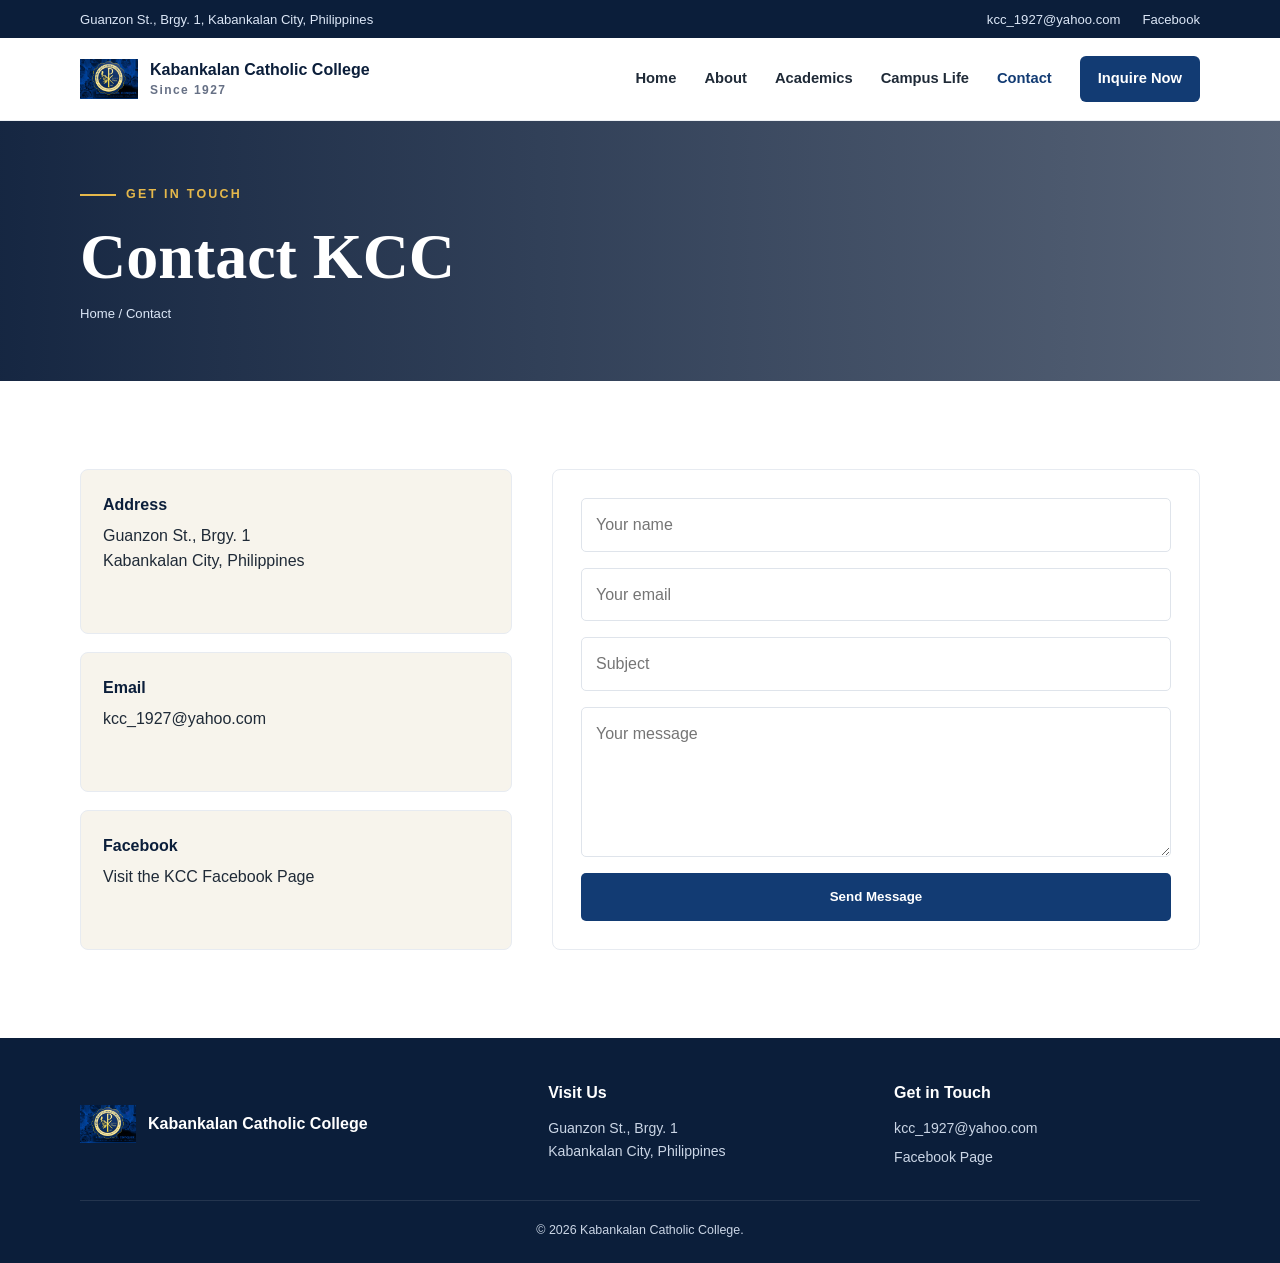
==== contact.html @ 66a66829 "adding logo" ====
<!DOCTYPE html>
<html lang="en">
<head><meta charset="UTF-8"><meta name="viewport" content="width=device-width, initial-scale=1.0"><title>Contact | Kabankalan Catholic College</title><link rel="stylesheet" href="assets/style.css"></head>
<body>
  <div class="topbar"><div class="container"><span>Guanzon St., Brgy. 1, Kabankalan City, Philippines</span><div class="topbar-links"><a href="mailto:kcc_1927@yahoo.com">kcc_1927@yahoo.com</a><a href="https://www.facebook.com/share/1AAuuP4sMT/" target="_blank" rel="noopener">Facebook</a></div></div></div>
  <header class="navbar"><div class="container nav-inner"><a class="brand" href="index.html"><img src="assets/kcc-logo.png" alt="KCC seal"><div>Kabankalan Catholic College<span>Since 1927</span></div></a><button class="menu-btn" type="button" aria-label="Toggle navigation" aria-expanded="false">&#9776;</button><nav class="nav-links"><a href="index.html">Home</a><a href="about.html">About</a><a href="courses.html">Academics</a><a href="events.html">Campus Life</a><a class="active" href="contact.html">Contact</a><a class="apply-btn" href="contact.html">Inquire Now</a></nav></div></header>
  <main>
    <section class="page-hero"><div class="container"><div class="eyebrow">Get in Touch</div><h1>Contact KCC</h1><div class="breadcrumb">Home / Contact</div></div></section>
    <section class="content-section"><div class="container contact-grid">
      <div class="contact-info"><div class="contact-item"><strong>Address</strong>Guanzon St., Brgy. 1<br>Kabankalan City, Philippines</div><div class="contact-item"><strong>Email</strong><a href="mailto:kcc_1927@yahoo.com">kcc_1927@yahoo.com</a></div><div class="contact-item"><strong>Facebook</strong><a href="https://www.facebook.com/share/1AAuuP4sMT/" target="_blank" rel="noopener">Visit the KCC Facebook Page</a></div></div>
      <form class="contact-form" action="mailto:kcc_1927@yahoo.com" method="post" enctype="text/plain"><input type="text" name="name" placeholder="Your name" aria-label="Your name" required><input type="email" name="email" placeholder="Your email" aria-label="Your email" required><input type="text" name="subject" placeholder="Subject" aria-label="Subject"><textarea name="message" placeholder="Your message" aria-label="Your message" required></textarea><button class="button button-blue" type="submit">Send Message</button></form>
    </div></section>
  </main>
  <footer class="footer"><div class="container"><div class="footer-grid"><div class="footer-brand"><img src="assets/kcc-logo.png" alt=""><span>Kabankalan Catholic College</span></div><div><h4>Visit Us</h4><p>Guanzon St., Brgy. 1<br>Kabankalan City, Philippines</p></div><div><h4>Get in Touch</h4><div class="footer-links"><a href="mailto:kcc_1927@yahoo.com">kcc_1927@yahoo.com</a><a href="https://www.facebook.com/share/1AAuuP4sMT/" target="_blank" rel="noopener">Facebook Page</a></div></div></div><div class="copyright">&copy; 2026 Kabankalan Catholic College.</div></div></footer>
  <script>const m=document.querySelector(".menu-btn"),n=document.querySelector(".nav-links");m.addEventListener("click",()=>{const o=n.classList.toggle("open");m.setAttribute("aria-expanded",String(o))});</script>
</body></html>
---- assets/style.css ----
:root {
  --navy: #0b1e3a;
  --blue: #123b73;
  --gold: #e5b84b;
  --cream: #f7f4ec;
  --white: #ffffff;
  --text: #1f2a37;
  --muted: #667085;
}

* {
  box-sizing: border-box;
  margin: 0;
  padding: 0;
}

html {
  scroll-behavior: smooth;
}

body {
  font-family: "Segoe UI", Arial, sans-serif;
  color: var(--text);
  background: var(--white);
  line-height: 1.6;
}

a {
  color: inherit;
  text-decoration: none;
}

.container {
  width: min(1120px, calc(100% - 40px));
  margin: 0 auto;
}

.topbar {
  background: var(--navy);
  color: #dce7f7;
  font-size: 0.82rem;
}

.topbar .container {
  display: flex;
  justify-content: space-between;
  align-items: center;
  min-height: 38px;
}

.topbar-links {
  display: flex;
  gap: 22px;
}

.navbar {
  position: sticky;
  top: 0;
  z-index: 20;
  background: rgba(255, 255, 255, 0.96);
  border-bottom: 1px solid #edf0f4;
  backdrop-filter: blur(12px);
}

.nav-inner {
  display: flex;
  align-items: center;
  justify-content: space-between;
  min-height: 82px;
}

.brand {
  display: flex;
  align-items: center;
  gap: 12px;
  color: var(--navy);
  font-weight: 800;
  line-height: 1.05;
}

.brand img {
  width: 58px;
  height: 58px;
  object-fit: contain;
}

.brand span {
  display: block;
  font-size: 0.75rem;
  letter-spacing: 0.12em;
  color: var(--muted);
  margin-top: 5px;
  font-weight: 700;
}

.nav-links {
  display: flex;
  align-items: center;
  gap: 28px;
  font-size: 0.92rem;
  font-weight: 700;
}

.nav-links a {
  transition: color 0.2s ease;
}

.nav-links a:hover,
.nav-links a.active {
  color: var(--blue);
}

.nav-links .apply-btn {
  padding: 11px 18px;
  border-radius: 6px;
  color: var(--white);
  background: var(--blue);
}

.menu-btn {
  display: none;
  border: 0;
  background: transparent;
  color: var(--navy);
  font-size: 1.7rem;
  cursor: pointer;
}

.hero {
  min-height: 620px;
  display: flex;
  align-items: center;
  position: relative;
  overflow: hidden;
  color: var(--white);
  background:
    linear-gradient(90deg, rgba(7, 25, 54, 0.94) 0%, rgba(7, 25, 54, 0.78) 50%, rgba(7, 25, 54, 0.32) 100%),
    url("https://images.unsplash.com/photo-1523050854058-8df90110c9f1?auto=format&fit=crop&w=1800&q=85") center/cover;
}

.hero::after {
  content: "";
  position: absolute;
  right: 7%;
  bottom: -80px;
  width: 240px;
  height: 240px;
  border: 1px solid rgba(229, 184, 75, 0.5);
  border-radius: 50%;
  box-shadow: 0 0 0 38px rgba(229, 184, 75, 0.08), 0 0 0 76px rgba(229, 184, 75, 0.04);
}

.hero-content {
  position: relative;
  z-index: 2;
  max-width: 680px;
  padding: 80px 0;
}

.eyebrow {
  display: inline-flex;
  align-items: center;
  gap: 10px;
  margin-bottom: 18px;
  color: var(--gold);
  font-size: 0.78rem;
  font-weight: 800;
  letter-spacing: 0.18em;
  text-transform: uppercase;
}

.eyebrow::before {
  content: "";
  width: 36px;
  height: 2px;
  background: var(--gold);
}

.hero h1 {
  max-width: 650px;
  font-family: Georgia, "Times New Roman", serif;
  font-size: clamp(3rem, 6vw, 5.4rem);
  line-height: 0.98;
  letter-spacing: -0.04em;
  margin-bottom: 24px;
}

.hero p {
  max-width: 570px;
  color: #dfe7f3;
  font-size: 1.08rem;
  margin-bottom: 32px;
}

.hero-actions {
  display: flex;
  gap: 14px;
  flex-wrap: wrap;
}

.button {
  display: inline-flex;
  align-items: center;
  justify-content: center;
  min-height: 48px;
  padding: 0 22px;
  border: 1px solid transparent;
  border-radius: 5px;
  font-weight: 800;
  transition: transform 0.2s ease, background 0.2s ease;
}

.button:hover {
  transform: translateY(-2px);
}

.button-gold {
  color: var(--navy);
  background: var(--gold);
}

.button-outline {
  color: var(--white);
  border-color: rgba(255, 255, 255, 0.55);
}

.stats {
  background: var(--white);
  border-bottom: 1px solid #edf0f4;
}

.stats-grid {
  display: grid;
  grid-template-columns: repeat(4, 1fr);
  min-height: 130px;
}

.stat {
  display: flex;
  flex-direction: column;
  justify-content: center;
  align-items: center;
  border-right: 1px solid #edf0f4;
  text-align: center;
}

.stat:first-child {
  border-left: 1px solid #edf0f4;
}

.stat strong {
  color: var(--blue);
  font-family: Georgia, serif;
  font-size: 2.15rem;
  line-height: 1;
}

.stat span {
  color: var(--muted);
  font-size: 0.78rem;
  letter-spacing: 0.08em;
  text-transform: uppercase;
  margin-top: 8px;
}

.welcome {
  padding: 100px 0;
  background: var(--cream);
}

.welcome-grid {
  display: grid;
  grid-template-columns: 0.9fr 1.1fr;
  gap: 70px;
  align-items: center;
}

.welcome-logo {
  display: grid;
  place-items: center;
  min-height: 410px;
  border-radius: 12px;
  background:
    radial-gradient(circle, rgba(229, 184, 75, 0.16), transparent 58%),
    var(--navy);
}

.welcome-logo img {
  width: 280px;
  max-width: 75%;
  filter: drop-shadow(0 18px 24px rgba(0, 0, 0, 0.25));
}

.section-kicker {
  color: var(--blue);
  font-size: 0.76rem;
  font-weight: 800;
  letter-spacing: 0.16em;
  text-transform: uppercase;
  margin-bottom: 12px;
}

.welcome h2,
.programs h2,
.cta h2 {
  color: var(--navy);
  font-family: Georgia, "Times New Roman", serif;
  font-size: clamp(2.2rem, 4vw, 3.5rem);
  line-height: 1.08;
  margin-bottom: 22px;
}

.welcome-copy {
  color: var(--muted);
  margin-bottom: 26px;
}

.button-blue {
  color: var(--white);
  background: var(--blue);
}

.programs {
  padding: 95px 0;
}

.program-heading {
  max-width: 650px;
  margin-bottom: 42px;
}

.program-grid {
  display: grid;
  grid-template-columns: repeat(3, 1fr);
  gap: 22px;
}

.program-card {
  min-height: 300px;
  padding: 34px;
  border: 1px solid #e7ebf1;
  border-radius: 8px;
  background: var(--white);
  transition: border 0.2s ease, transform 0.2s ease, box-shadow 0.2s ease;
}

.program-card:hover {
  transform: translateY(-6px);
  border-color: #c9d3e2;
  box-shadow: 0 18px 40px rgba(11, 30, 58, 0.09);
}

.card-number {
  color: var(--gold);
  font-family: Georgia, serif;
  font-size: 2.2rem;
  font-weight: 800;
}

.program-card h3 {
  color: var(--navy);
  font-size: 1.25rem;
  margin: 28px 0 10px;
}

.program-card p {
  color: var(--muted);
  font-size: 0.94rem;
}

.cta {
  color: var(--white);
  background: var(--blue);
}

.cta-inner {
  display: flex;
  align-items: center;
  justify-content: space-between;
  gap: 30px;
  min-height: 220px;
}

.cta h2 {
  color: var(--white);
  margin: 0;
  max-width: 650px;
}

.footer {
  color: #cbd6e6;
  background: var(--navy);
  padding: 42px 0 22px;
}

.footer-grid {
  display: grid;
  grid-template-columns: 1.4fr 1fr 1fr;
  gap: 40px;
  padding-bottom: 32px;
}

.footer-brand {
  display: flex;
  align-items: center;
  gap: 12px;
  color: var(--white);
  font-weight: 800;
}

.footer-brand img {
  width: 56px;
  height: 56px;
  object-fit: contain;
}

.footer h4 {
  color: var(--white);
  margin-bottom: 12px;
}

.footer p,
.footer a {
  font-size: 0.88rem;
}

.footer-links {
  display: flex;
  flex-direction: column;
  gap: 6px;
}

.copyright {
  border-top: 1px solid rgba(255, 255, 255, 0.1);
  padding-top: 20px;
  text-align: center;
  font-size: 0.78rem;
}

@media (max-width: 820px) {
  .topbar {
    display: none;
  }

  .nav-inner {
    min-height: 72px;
  }

  .brand img {
    width: 48px;
    height: 48px;
  }

  .menu-btn {
    display: block;
  }

  .nav-links {
    display: none;
    position: absolute;
    left: 0;
    right: 0;
    top: 72px;
    flex-direction: column;
    align-items: stretch;
    gap: 0;
    padding: 12px 20px 20px;
    background: var(--white);
    border-bottom: 1px solid #edf0f4;
  }

  .nav-links.open {
    display: flex;
  }

  .nav-links a {
    padding: 12px 0;
  }

  .nav-links .apply-btn {
    margin-top: 8px;
    text-align: center;
  }

  .hero {
    min-height: 560px;
  }

  .hero h1 {
    font-size: clamp(2.8rem, 13vw, 4.2rem);
  }

  .stats-grid,
  .welcome-grid,
  .program-grid,
  .footer-grid {
    grid-template-columns: 1fr;
  }

  .stats-grid {
    padding: 15px 0;
  }

  .stat {
    min-height: 105px;
    border-right: 0;
    border-bottom: 1px solid #edf0f4;
  }

  .stat:first-child {
    border-left: 0;
  }

  .welcome-grid {
    gap: 38px;
  }

  .welcome-logo {
    min-height: 330px;
  }

  .cta-inner {
    flex-direction: column;
    align-items: flex-start;
    justify-content: center;
    padding: 50px 0;
  }
}

@media (max-width: 480px) {
  .container {
    width: min(100% - 28px, 1120px);
  }

  .brand {
    font-size: 0.92rem;
  }

  .hero-content {
    padding: 65px 0;
  }

  .hero-actions {
    flex-direction: column;
  }

  .button {
    width: 100%;
  }

  .welcome,
  .programs {
    padding: 68px 0;
  }
}

.page-hero {
  min-height: 260px;
  display: flex;
  align-items: center;
  color: var(--white);
  background:
    linear-gradient(90deg, rgba(7, 25, 54, 0.94), rgba(7, 25, 54, 0.68)),
    url("https://images.unsplash.com/photo-1562774053-701939374585?auto=format&fit=crop&w=1600&q=80") center 42%/cover;
}

.page-hero h1 {
  font-family: Georgia, "Times New Roman", serif;
  font-size: clamp(2.5rem, 5vw, 4.2rem);
  line-height: 1.05;
}

.breadcrumb {
  color: #dce7f7;
  font-size: 0.82rem;
  margin-top: 12px;
}

.content-section {
  padding: 88px 0;
}

.content-grid {
  display: grid;
  grid-template-columns: 1fr 1fr;
  gap: 54px;
  align-items: start;
}

.content-grid h2,
.simple-card h2 {
  color: var(--navy);
  font-family: Georgia, serif;
  font-size: clamp(2rem, 4vw, 3rem);
  line-height: 1.1;
  margin-bottom: 20px;
}

.content-grid p,
.simple-card p {
  color: var(--muted);
  margin-bottom: 16px;
}

.feature-list {
  list-style: none;
  display: grid;
  gap: 14px;
  margin-top: 24px;
}

.feature-list li {
  padding: 14px 16px;
  border-left: 3px solid var(--gold);
  background: var(--cream);
  color: var(--navy);
  font-weight: 700;
}

.image-panel {
  min-height: 420px;
  border-radius: 10px;
  background:
    linear-gradient(rgba(11, 30, 58, 0.12), rgba(11, 30, 58, 0.12)),
    url("https://images.unsplash.com/photo-1523240795612-9a054b0db644?auto=format&fit=crop&w=1000&q=85") center/cover;
}

.three-grid,
.course-grid,
.event-grid,
.trainer-grid,
.price-grid {
  display: grid;
  grid-template-columns: repeat(3, 1fr);
  gap: 22px;
}

.simple-card,
.course-card,
.event-card,
.trainer-card,
.price-card {
  border: 1px solid #e7ebf1;
  border-radius: 8px;
  background: var(--white);
  overflow: hidden;
}

.simple-card {
  padding: 30px;
}

.simple-card h3,
.course-card h3,
.event-card h3,
.trainer-card h3,
.price-card h3 {
  color: var(--navy);
  margin-bottom: 10px;
}

.course-card,
.event-card,
.trainer-card,
.price-card {
  padding: 28px;
}

.card-icon {
  display: grid;
  place-items: center;
  width: 48px;
  height: 48px;
  border-radius: 50%;
  margin-bottom: 18px;
  color: var(--navy);
  background: var(--gold);
  font-weight: 800;
}

.muted {
  color: var(--muted);
}

.event-meta {
  color: var(--blue);
  font-size: 0.78rem;
  font-weight: 800;
  letter-spacing: 0.06em;
  text-transform: uppercase;
  margin-bottom: 12px;
}

.trainer-avatar {
  display: grid;
  place-items: center;
  height: 220px;
  margin: -28px -28px 24px;
  color: var(--gold);
  background: linear-gradient(135deg, var(--navy), var(--blue));
  font-family: Georgia, serif;
  font-size: 4rem;
  font-weight: 800;
}

.price {
  color: var(--blue);
  font-family: Georgia, serif;
  font-size: 2.6rem;
  font-weight: 800;
  margin: 14px 0;
}

.price small {
  color: var(--muted);
  font-family: "Segoe UI", sans-serif;
  font-size: 0.78rem;
}

.contact-grid {
  display: grid;
  grid-template-columns: 0.8fr 1.2fr;
  gap: 40px;
}

.contact-info {
  display: grid;
  gap: 18px;
}

.contact-item {
  padding: 22px;
  border: 1px solid #e7ebf1;
  border-radius: 8px;
  background: var(--cream);
}

.contact-item strong {
  display: block;
  color: var(--navy);
  margin-bottom: 5px;
}

.contact-form {
  display: grid;
  gap: 16px;
  padding: 28px;
  border: 1px solid #e7ebf1;
  border-radius: 8px;
}

.contact-form input,
.contact-form textarea {
  width: 100%;
  border: 1px solid #dfe4eb;
  border-radius: 5px;
  padding: 13px 14px;
  font: inherit;
  color: var(--text);
}

.contact-form textarea {
  min-height: 150px;
  resize: vertical;
}

.contact-form input:focus,
.contact-form textarea:focus {
  outline: 2px solid rgba(18, 59, 115, 0.16);
  border-color: var(--blue);
}

@media (max-width: 820px) {
  .content-grid,
  .contact-grid,
  .three-grid,
  .course-grid,
  .event-grid,
  .trainer-grid,
  .price-grid {
    grid-template-columns: 1fr;
  }

  .content-section,
  .page-hero {
    padding-top: 65px;
  }

  .image-panel {
    min-height: 300px;
  }
}
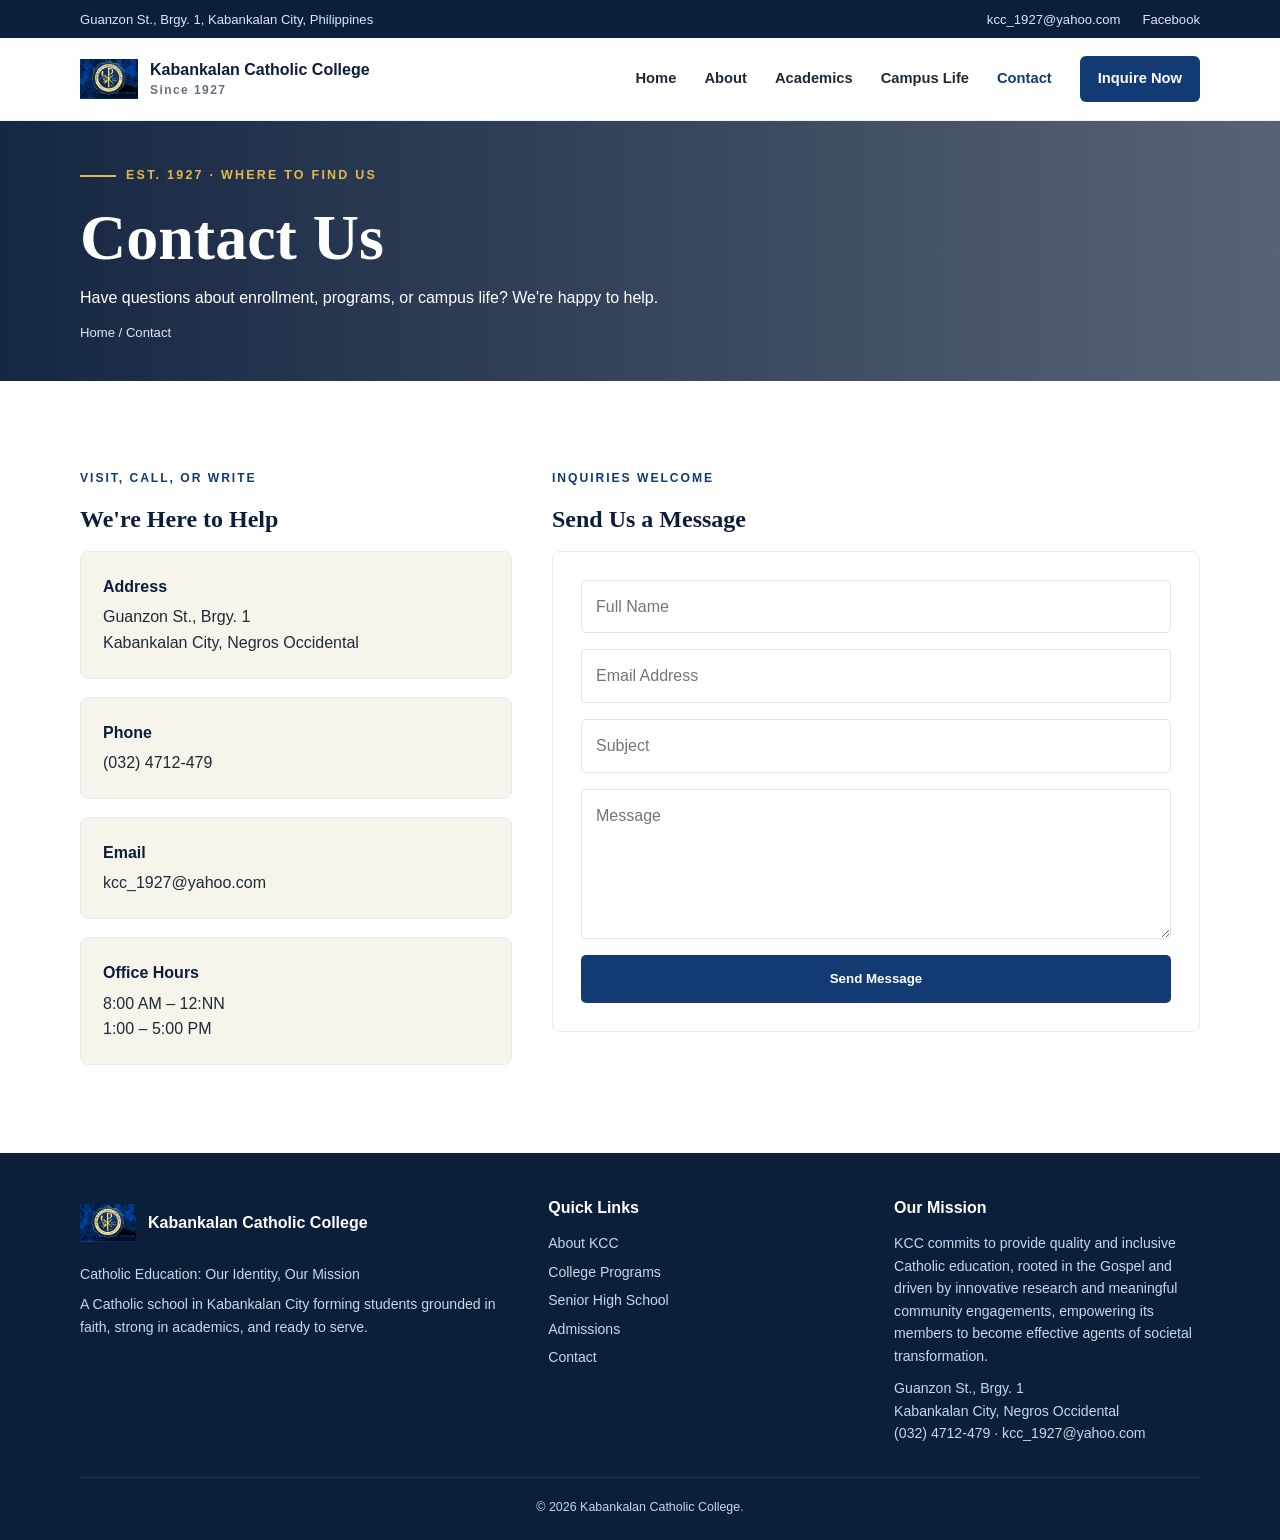
==== commit 0ae0a00a: "improving contact" ====
--- a/contact.html
+++ b/contact.html
@@ -5,12 +5,58 @@
   <div class="topbar"><div class="container"><span>Guanzon St., Brgy. 1, Kabankalan City, Philippines</span><div class="topbar-links"><a href="mailto:kcc_1927@yahoo.com">kcc_1927@yahoo.com</a><a href="https://www.facebook.com/share/1AAuuP4sMT/" target="_blank" rel="noopener">Facebook</a></div></div></div>
   <header class="navbar"><div class="container nav-inner"><a class="brand" href="index.html"><img src="assets/kcc-logo.png" alt="KCC seal"><div>Kabankalan Catholic College<span>Since 1927</span></div></a><button class="menu-btn" type="button" aria-label="Toggle navigation" aria-expanded="false">&#9776;</button><nav class="nav-links"><a href="index.html">Home</a><a href="about.html">About</a><a href="courses.html">Academics</a><a href="events.html">Campus Life</a><a class="active" href="contact.html">Contact</a><a class="apply-btn" href="contact.html">Inquire Now</a></nav></div></header>
   <main>
-    <section class="page-hero"><div class="container"><div class="eyebrow">Get in Touch</div><h1>Contact KCC</h1><div class="breadcrumb">Home / Contact</div></div></section>
+    <section class="page-hero"><div class="container"><div class="eyebrow">Est. 1927 · Where to Find Us</div><h1>Contact Us</h1><p style="max-width:620px;margin-top:14px">Have questions about enrollment, programs, or campus life? We're happy to help.</p><div class="breadcrumb">Home / Contact</div></div></section>
     <section class="content-section"><div class="container contact-grid">
-      <div class="contact-info"><div class="contact-item"><strong>Address</strong>Guanzon St., Brgy. 1<br>Kabankalan City, Philippines</div><div class="contact-item"><strong>Email</strong><a href="mailto:kcc_1927@yahoo.com">kcc_1927@yahoo.com</a></div><div class="contact-item"><strong>Facebook</strong><a href="https://www.facebook.com/share/1AAuuP4sMT/" target="_blank" rel="noopener">Visit the KCC Facebook Page</a></div></div>
-      <form class="contact-form" action="mailto:kcc_1927@yahoo.com" method="post" enctype="text/plain"><input type="text" name="name" placeholder="Your name" aria-label="Your name" required><input type="email" name="email" placeholder="Your email" aria-label="Your email" required><input type="text" name="subject" placeholder="Subject" aria-label="Subject"><textarea name="message" placeholder="Your message" aria-label="Your message" required></textarea><button class="button button-blue" type="submit">Send Message</button></form>
+      <div>
+        <div class="section-kicker">Visit, Call, or Write</div>
+        <h2 style="color:var(--navy);font-family:Georgia,serif;margin-bottom:12px">We're Here to Help</h2>
+        <div class="contact-info">
+          <div class="contact-item"><strong>Address</strong>Guanzon St., Brgy. 1<br>Kabankalan City, Negros Occidental</div>
+          <div class="contact-item"><strong>Phone</strong><a href="tel:+63324712479">(032) 4712-479</a></div>
+          <div class="contact-item"><strong>Email</strong><a href="mailto:kcc_1927@yahoo.com">kcc_1927@yahoo.com</a></div>
+          <div class="contact-item"><strong>Office Hours</strong>8:00 AM – 12:NN<br>1:00 – 5:00 PM</div>
+        </div>
+      </div>
+      <div>
+        <div class="section-kicker">Inquiries Welcome</div>
+        <h2 style="color:var(--navy);font-family:Georgia,serif;margin-bottom:12px">Send Us a Message</h2>
+        <form class="contact-form" action="mailto:kcc_1927@yahoo.com" method="post" enctype="text/plain">
+          <input type="text" name="name" placeholder="Full Name" aria-label="Full Name" required>
+          <input type="email" name="email" placeholder="Email Address" aria-label="Email Address" required>
+          <input type="text" name="subject" placeholder="Subject" aria-label="Subject" required>
+          <textarea name="message" placeholder="Message" aria-label="Message" required></textarea>
+          <button class="button button-blue" type="submit">Send Message</button>
+        </form>
+      </div>
     </div></section>
   </main>
-  <footer class="footer"><div class="container"><div class="footer-grid"><div class="footer-brand"><img src="assets/kcc-logo.png" alt=""><span>Kabankalan Catholic College</span></div><div><h4>Visit Us</h4><p>Guanzon St., Brgy. 1<br>Kabankalan City, Philippines</p></div><div><h4>Get in Touch</h4><div class="footer-links"><a href="mailto:kcc_1927@yahoo.com">kcc_1927@yahoo.com</a><a href="https://www.facebook.com/share/1AAuuP4sMT/" target="_blank" rel="noopener">Facebook Page</a></div></div></div><div class="copyright">&copy; 2026 Kabankalan Catholic College.</div></div></footer>
+  <footer class="footer">
+    <div class="container">
+      <div class="footer-grid">
+        <div>
+          <div class="footer-brand"><img src="assets/kcc-logo.png" alt="Kabankalan Catholic College logo"><span>Kabankalan Catholic College</span></div>
+          <p style="margin-top:12px">Catholic Education: Our Identity, Our Mission</p>
+          <p style="margin-top:8px">A Catholic school in Kabankalan City forming students grounded in faith, strong in academics, and ready to serve.</p>
+        </div>
+        <div>
+          <h4>Quick Links</h4>
+          <div class="footer-links">
+            <a href="about.html">About KCC</a>
+            <a href="courses.html">College Programs</a>
+            <a href="courses.html">Senior High School</a>
+            <a href="pricing.html">Admissions</a>
+            <a href="contact.html">Contact</a>
+          </div>
+        </div>
+        <div>
+          <h4>Our Mission</h4>
+          <p>KCC commits to provide quality and inclusive Catholic education, rooted in the Gospel and driven by innovative research and meaningful community engagements, empowering its members to become effective agents of societal transformation.</p>
+          <p style="margin-top:10px">Guanzon St., Brgy. 1<br>Kabankalan City, Negros Occidental</p>
+          <p>(032) 4712-479 · kcc_1927@yahoo.com</p>
+        </div>
+      </div>
+      <div class="copyright">&copy; 2026 Kabankalan Catholic College.</div>
+    </div>
+  </footer>
   <script>const m=document.querySelector(".menu-btn"),n=document.querySelector(".nav-links");m.addEventListener("click",()=>{const o=n.classList.toggle("open");m.setAttribute("aria-expanded",String(o))});</script>
 </body></html>
--- a/assets/style.css
+++ b/assets/style.css
@@ -527,6 +527,43 @@
   }
 }
 
+.building-showcase {
+  display: grid;
+  grid-template-columns: 0.95fr 1.05fr;
+  gap: 36px;
+  align-items: center;
+  margin: 18px 0 36px;
+  padding: 24px;
+  border: 1px solid #e7ebf1;
+  border-radius: 10px;
+  background: var(--cream);
+}
+
+.building-showcase img {
+  width: 100%;
+  height: 280px;
+  display: block;
+  object-fit: cover;
+  border-radius: 8px;
+}
+
+.building-showcase h3 {
+  color: var(--navy);
+  font-family: Georgia, serif;
+  font-size: 1.8rem;
+  margin-bottom: 10px;
+}
+
+@media (max-width: 820px) {
+  .building-showcase {
+    grid-template-columns: 1fr;
+  }
+
+  .building-showcase img {
+    height: 220px;
+  }
+}
+
 @media (max-width: 480px) {
   .container {
     width: min(100% - 28px, 1120px);
